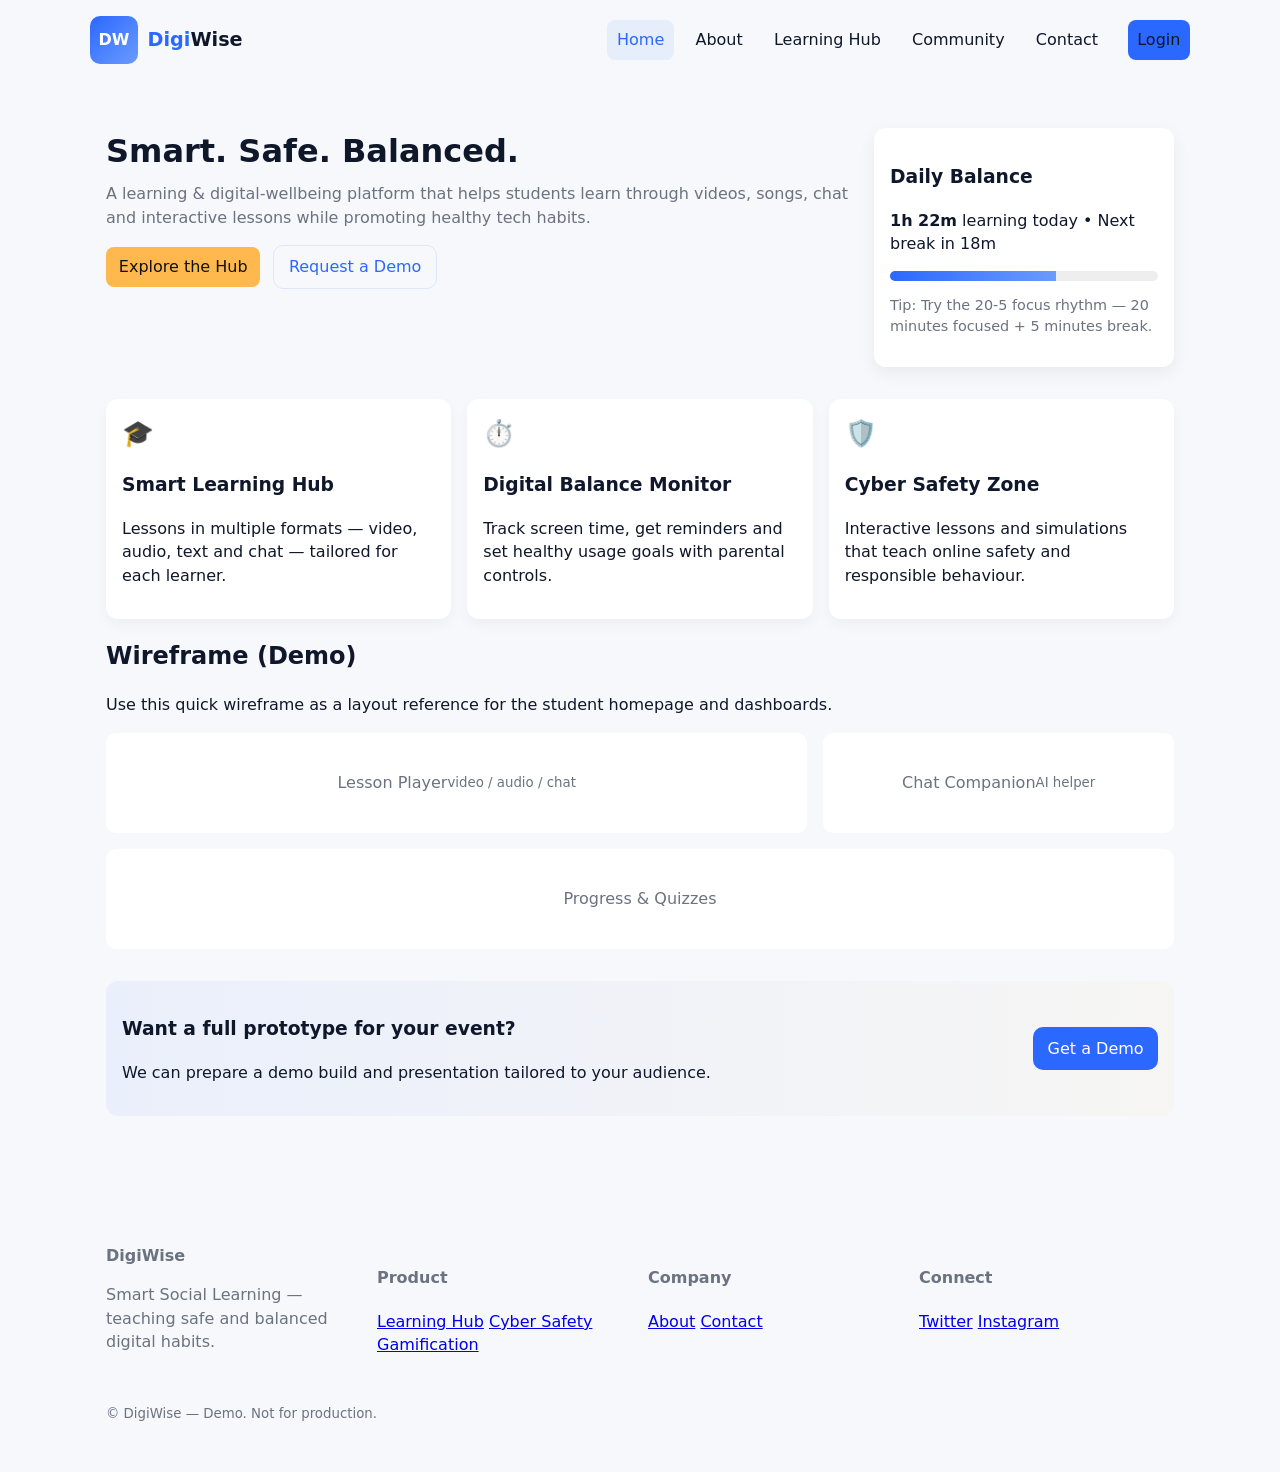
==== index.html @ 3965e939 "Add files via upload" ====
<!doctype html>
<html lang="en">
<head>
  <meta charset="utf-8" />
  <meta name="viewport" content="width=device-width,initial-scale=1" />
  <title>DigiWise — Home</title>
  <link rel="stylesheet" href="style.css">
</head>
<body>
  <header class="site-header">
    <div class="container header-inner">
      <div class="brand">
        <div class="logo">DW</div>
        <div class="brand-text"><span>Digi</span>Wise</div>
      </div>
      <nav class="nav">
        <a href="index.html" class="active">Home</a>
        <a href="about.html">About</a>
        <a href="learning-hub.html">Learning Hub</a>
        <a href="community.html">Community</a>
        <a href="contact.html">Contact</a>
        <a class="btn" href="login.html">Login</a>
      </nav>
      <button class="mobile-toggle" aria-label="Open menu">☰</button>
    </div>
  </header>

  <main class="container">
    <section class="hero">
      <div class="hero-text">
        <h1>Smart. Safe. Balanced.</h1>
        <p class="lead">A learning & digital-wellbeing platform that helps students learn through videos, songs, chat and interactive lessons while promoting healthy tech habits.</p>
        <p><a class="cta" href="learning-hub.html">Explore the Hub</a> <a class="btn ghost" href="contact.html">Request a Demo</a></p>
      </div>
      <div class="hero-card">
        <h3>Daily Balance</h3>
        <p><strong>1h 22m</strong> learning today • Next break in 18m</p>
        <div class="progress" aria-hidden="true"><span style="width:62%"></span></div>
        <p class="small">Tip: Try the 20-5 focus rhythm — 20 minutes focused + 5 minutes break.</p>
      </div>
    </section>

    <section class="features grid-3">
      <article class="card">
        <div class="icon">🎓</div>
        <h3>Smart Learning Hub</h3>
        <p>Lessons in multiple formats — video, audio, text and chat — tailored for each learner.</p>
      </article>
      <article class="card">
        <div class="icon">⏱️</div>
        <h3>Digital Balance Monitor</h3>
        <p>Track screen time, get reminders and set healthy usage goals with parental controls.</p>
      </article>
      <article class="card">
        <div class="icon">🛡️</div>
        <h3>Cyber Safety Zone</h3>
        <p>Interactive lessons and simulations that teach online safety and responsible behaviour.</p>
      </article>
    </section>

    <section class="wireframe">
      <h2>Wireframe (Demo)</h2>
      <p>Use this quick wireframe as a layout reference for the student homepage and dashboards.</p>
      <div class="wireframe-grid">
        <div class="wf wf-main">Lesson Player<br><small>video / audio / chat</small></div>
        <div class="wf wf-side">Chat Companion<br><small>AI helper</small></div>
        <div class="wf wf-bottom">Progress & Quizzes</div>
      </div>
    </section>

    <section class="cta-strip">
      <div>
        <h3>Want a full prototype for your event?</h3>
        <p>We can prepare a demo build and presentation tailored to your audience.</p>
      </div>
      <div><a class="btn" href="contact.html">Get a Demo</a></div>
    </section>

  </main>

  <footer class="site-footer">
    <div class="container footer-grid">
      <div>
        <strong>DigiWise</strong>
        <p>Smart Social Learning — teaching safe and balanced digital habits.</p>
      </div>
      <div>
        <h4>Product</h4>
        <a href="learning-hub.html">Learning Hub</a>
        <a href="cyber-safety.html">Cyber Safety</a>
        <a href="gamification.html">Gamification</a>
      </div>
      <div>
        <h4>Company</h4>
        <a href="about.html">About</a>
        <a href="contact.html">Contact</a>
      </div>
      <div>
        <h4>Connect</h4>
        <a href="#">Twitter</a>
        <a href="#">Instagram</a>
      </div>
    </div>
    <div class="container copyright">
      <small>© DigiWise — Demo. Not for production.</small>
    </div>
  </footer>

  <script>
  // Mobile menu toggle (vanilla, small)
  const toggle = document.querySelector('.mobile-toggle');
  const nav = document.querySelector('.nav');
  toggle.addEventListener('click', ()=> {
    nav.classList.toggle('open');
  });
  </script>
</body>
</html>
---- style.css ----
/* DigiWise prototype CSS — single file for all pages */
/* Basic resets */
:root {
  --brand: #2b68ff;
  --accent: #ffb84d;
  --muted: #6b7280;
  --bg: #f6f8fb;
  --card: #ffffff;
  --radius: 12px;
  --container: 1100px;
  --max-width: 1100px;
  font-family: Inter, system-ui, -apple-system, "Segoe UI", Roboto,
    "Helvetica Neue", Arial;
}
* {
  box-sizing: border-box;
}
html,
body {
  height: 100%;
}
body {
  margin: 0;
  background: var(--bg);
  color: #0f172a;
  -webkit-font-smoothing: antialiased;
  -moz-osx-font-smoothing: grayscale;
  line-height: 1.45;
  font-size: 16px;
}

/* Layout */
.container {
  max-width: var(--container);
  margin: 0 auto;
  padding: 1rem;
}
.header-inner {
  display: flex;
  align-items: center;
  justify-content: space-between;
  gap: 1rem;
  padding: 0.5rem 0;
}
.brand {
  display: flex;
  align-items: center;
  gap: 0.6rem;
}
.logo {
  background: linear-gradient(135deg, var(--brand), #6b9bff);
  color: white;
  width: 48px;
  height: 48px;
  border-radius: 10px;
  display: flex;
  align-items: center;
  justify-content: center;
  font-weight: 700;
}
.brand-text {
  font-weight: 700;
  font-size: 1.2rem;
}
.brand-text span {
  color: var(--brand);
}
.site-header {
  background: transparent;
  padding: 0.5rem 0;
}
.site-header.minimal {
  background: transparent;
}
.nav {
  display: flex;
  align-items: center;
  gap: 0.75rem;
}
.nav a {
  color: inherit;
  text-decoration: none;
  padding: 0.5rem 0.6rem;
  border-radius: 8px;
}
.nav a.active {
  background: rgba(43, 104, 255, 0.08);
  color: var(--brand);
}
.nav .btn {
  margin-left: 0.5rem;
}

/* Mobile toggle */
.mobile-toggle {
  display: none;
  background: none;
  border: 0;
  font-size: 1.2rem;
}

/* Buttons */
.btn {
  display: inline-block;
  background: var(--brand);
  color: white;
  padding: 0.6rem 0.9rem;
  border-radius: 10px;
  text-decoration: none;
  border: 0;
  cursor: pointer;
}
.btn.ghost {
  background: transparent;
  color: var(--brand);
  border: 1px solid rgba(43, 104, 255, 0.12);
}
.btn.small {
  padding: 0.3rem 0.5rem;
  font-size: 0.9rem;
}

/* Hero */
.hero {
  display: flex;
  gap: 1.5rem;
  align-items: stretch;
  padding: 2rem 0;
}
.hero-text {
  flex: 1;
}
.hero h1 {
  font-size: 2rem;
  margin: 0 0 0.5rem;
}
.lead {
  color: var(--muted);
  margin: 0 0 1rem;
}
.cta {
  display: inline-block;
  background: var(--accent);
  color: #111;
  padding: 0.5rem 0.8rem;
  border-radius: 8px;
  text-decoration: none;
  margin-right: 0.5rem;
}
.hero-card {
  width: 300px;
  background: var(--card);
  padding: 1rem;
  border-radius: var(--radius);
  box-shadow: 0 6px 18px rgba(16, 24, 40, 0.06);
}

/* Progress */
.progress {
  background: #eee;
  border-radius: 999px;
  height: 10px;
  overflow: hidden;
}
.progress span {
  display: block;
  height: 100%;
  background: linear-gradient(90deg, var(--brand), #6b9bff);
  width: 40%;
}

/* Features grid */
.grid-3 {
  display: grid;
  grid-template-columns: repeat(3, 1fr);
  gap: 1rem;
}
.card {
  background: var(--card);
  padding: 1rem;
  border-radius: 12px;
  box-shadow: 0 6px 14px rgba(16, 24, 40, 0.04);
}
.card .icon {
  font-size: 1.6rem;
}
.avatar {
  font-size: 2rem;
}

/* Wireframe */
.wireframe-grid {
  display: grid;
  grid-template-columns: 2fr 1fr;
  gap: 1rem;
}
.wf {
  background: #fff;
  padding: 1rem;
  border-radius: 10px;
  min-height: 100px;
  display: flex;
  align-items: center;
  justify-content: center;
  color: var(--muted);
}
.wf-bottom {
  grid-column: 1 / -1;
}

/* CTA strip */
.cta-strip {
  display: flex;
  justify-content: space-between;
  align-items: center;
  gap: 1rem;
  margin: 2rem 0;
  padding: 1rem;
  border-radius: 12px;
  background: linear-gradient(
    90deg,
    rgba(43, 104, 255, 0.06),
    rgba(255, 184, 77, 0.04)
  );
}

/* Footer */
.site-footer {
  margin-top: 2rem;
  padding: 2rem 0;
  color: var(--muted);
}
.footer-grid {
  display: grid;
  grid-template-columns: repeat(4, 1fr);
  gap: 1rem;
}

/* Utility */
.narrow {
  max-width: 800px;
}
.mt {
  margin-top: 1.25rem;
}
.small {
  font-size: 0.9rem;
  color: var(--muted);
}
.muted {
  color: var(--muted);
}
.list {
  padding-left: 1rem;
}

/* Auth pages */
.auth-page .auth {
  display: flex;
  justify-content: center;
  padding: 2rem 0;
}
.auth-card {
  background: var(--card);
  padding: 1.5rem;
  border-radius: 12px;
  max-width: 420px;
}
.auth-form label {
  display: block;
  margin-bottom: 0.75rem;
}
.auth-form input,
.auth-form textarea,
.auth-form select {
  width: 100%;
  padding: 0.5rem;
  border-radius: 8px;
  border: 1px solid #e6e9ef;
  margin-top: 0.35rem;
}
.form-actions {
  display: flex;
  gap: 0.5rem;
  align-items: center;
  justify-content: flex-start;
  margin-top: 0.5rem;
}

/* Dashboard layout */
.dashboard .container {
  padding: 1rem;
}
.grid-2 {
  display: grid;
  grid-template-columns: 280px 1fr;
  gap: 1rem;
  align-items: start;
}
.panel .profile {
  text-align: center;
  padding: 1rem;
}
.card.small {
  padding: 1rem;
  margin-bottom: 1rem;
}
.badges {
  display: flex;
  gap: 0.5rem;
  flex-wrap: wrap;
}
.badge {
  background: #f1f5f9;
  padding: 0.35rem 0.6rem;
  border-radius: 999px;
  font-size: 0.85rem;
}
.badge.big {
  padding: 0.6rem 0.8rem;
  font-weight: 600;
}
.lesson {
  display: block;
}
.lesson .lesson-meta {
  font-size: 0.9rem;
  color: var(--muted);
}
.actions {
  display: flex;
  gap: 0.5rem;
  margin-top: 0.75rem;
}
.chat .chat-window {
  background: #f8fafc;
  padding: 0.75rem;
  border-radius: 10px;
  min-height: 120px;
  overflow: auto;
}
.chat .msg {
  padding: 0.5rem;
  border-radius: 8px;
  margin-bottom: 0.5rem;
  display: inline-block;
}
.chat .msg.bot {
  background: #eef2ff;
}
.chat .msg.user {
  background: #e6f7ff;
  align-self: flex-end;
}
.chat-input {
  display: flex;
  gap: 0.5rem;
  margin-top: 0.5rem;
}

/* Tables */
.table {
  width: 100%;
  border-collapse: collapse;
}
.table th,
.table td {
  padding: 0.6rem;
  border-bottom: 1px solid #eef2f6;
  text-align: left;
}

/* Responsive */
@media (max-width: 900px) {
  .grid-3 {
    grid-template-columns: 1fr;
  }
  .wireframe-grid {
    grid-template-columns: 1fr;
    grid-auto-rows: minmax(80px, auto);
  }
  .grid-2 {
    grid-template-columns: 1fr;
    gap: 1rem;
  }
  .footer-grid {
    grid-template-columns: 1fr 1fr;
  }
  .hero {
    flex-direction: column;
  }
  .mobile-toggle {
    display: block;
  }
  .nav {
    position: fixed;
    right: -100%;
    top: 0;
    background: var(--card);
    height: 100vh;
    width: 260px;
    flex-direction: column;
    padding: 2rem;
    transition: right 0.28s cubic-bezier(0.2, 0.9, 0.3, 1);
  }
  .nav.open {
    right: 0;
  }
}

/* small screens */
@media (max-width: 480px) {
  :root {
    font-size: 15px;
  }
  .brand-text {
    font-size: 1rem;
  }
  .logo {
    width: 40px;
    height: 40px;
  }
}
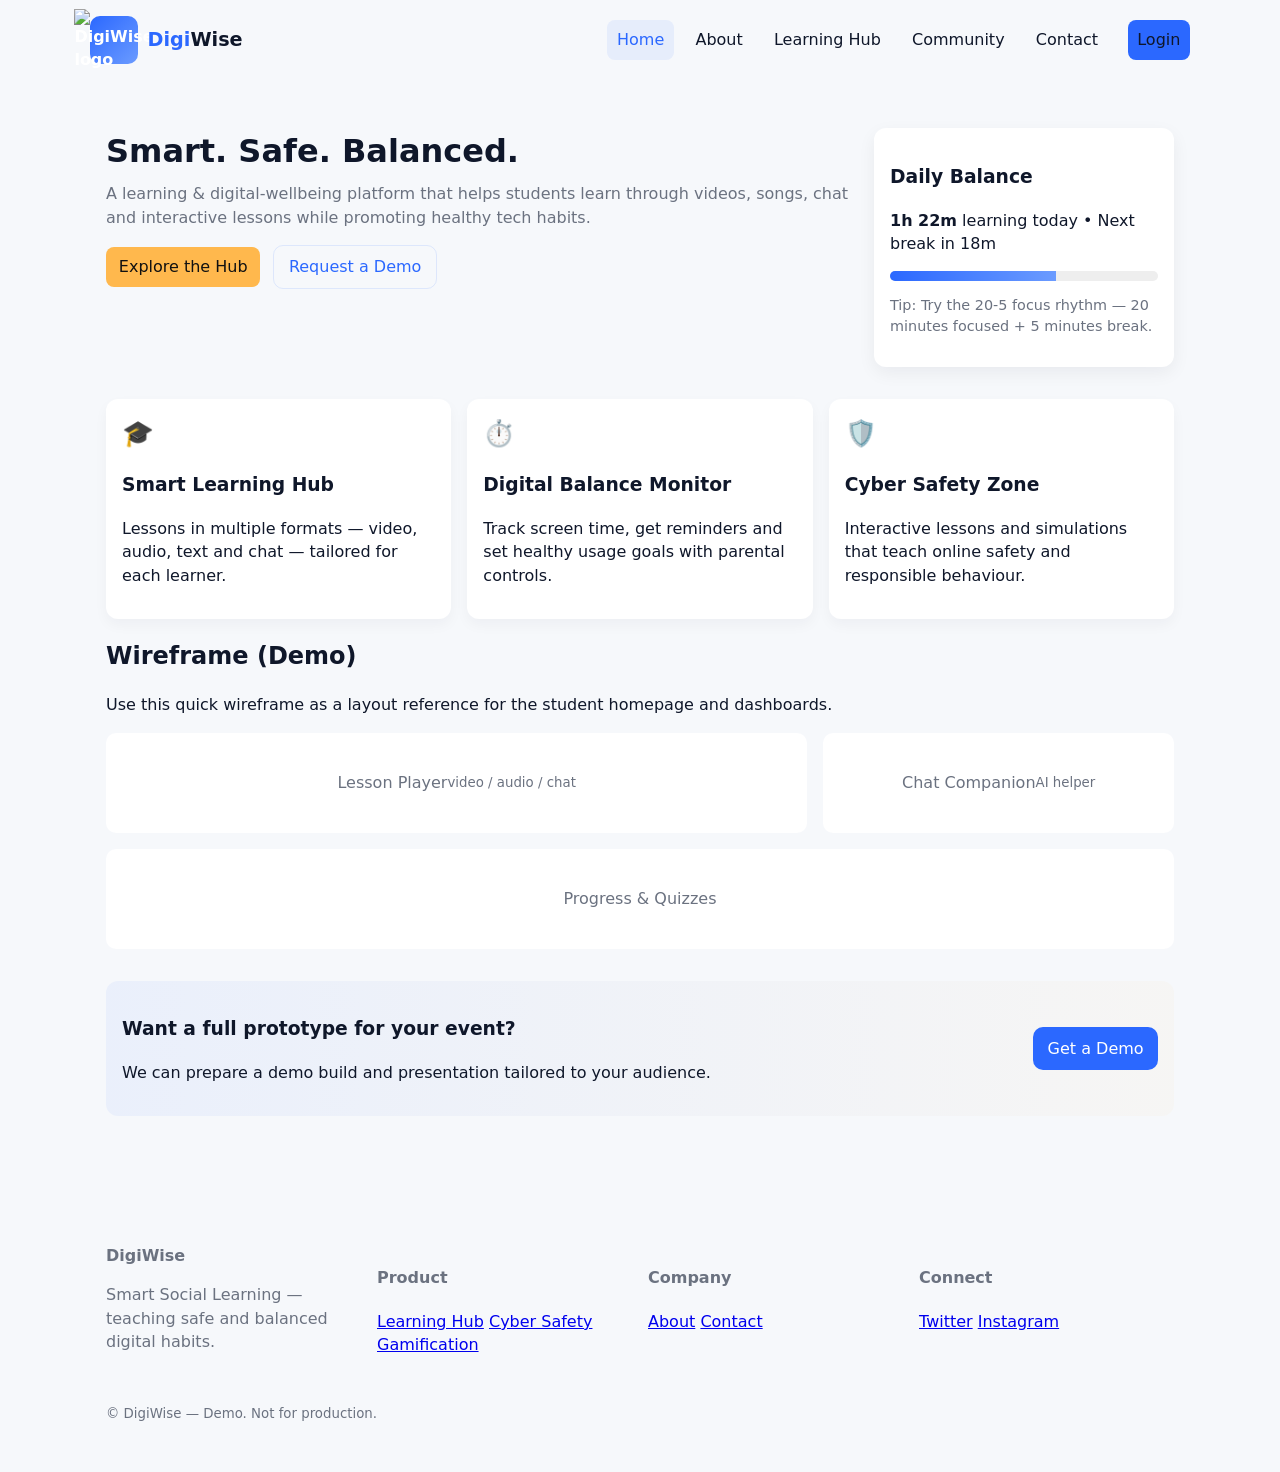
==== commit 79212e48: "Replace logo text with image in header" ====
--- a/index.html
+++ b/index.html
@@ -10,7 +10,9 @@
   <header class="site-header">
     <div class="container header-inner">
       <div class="brand">
-        <div class="logo">DW</div>
+        <div class="logo">
+          <img src="WhatsApp Image 2025-12-06 at 11.42.00.jpeg" alt="DigiWise logo">
+        </div>
         <div class="brand-text"><span>Digi</span>Wise</div>
       </div>
       <nav class="nav">
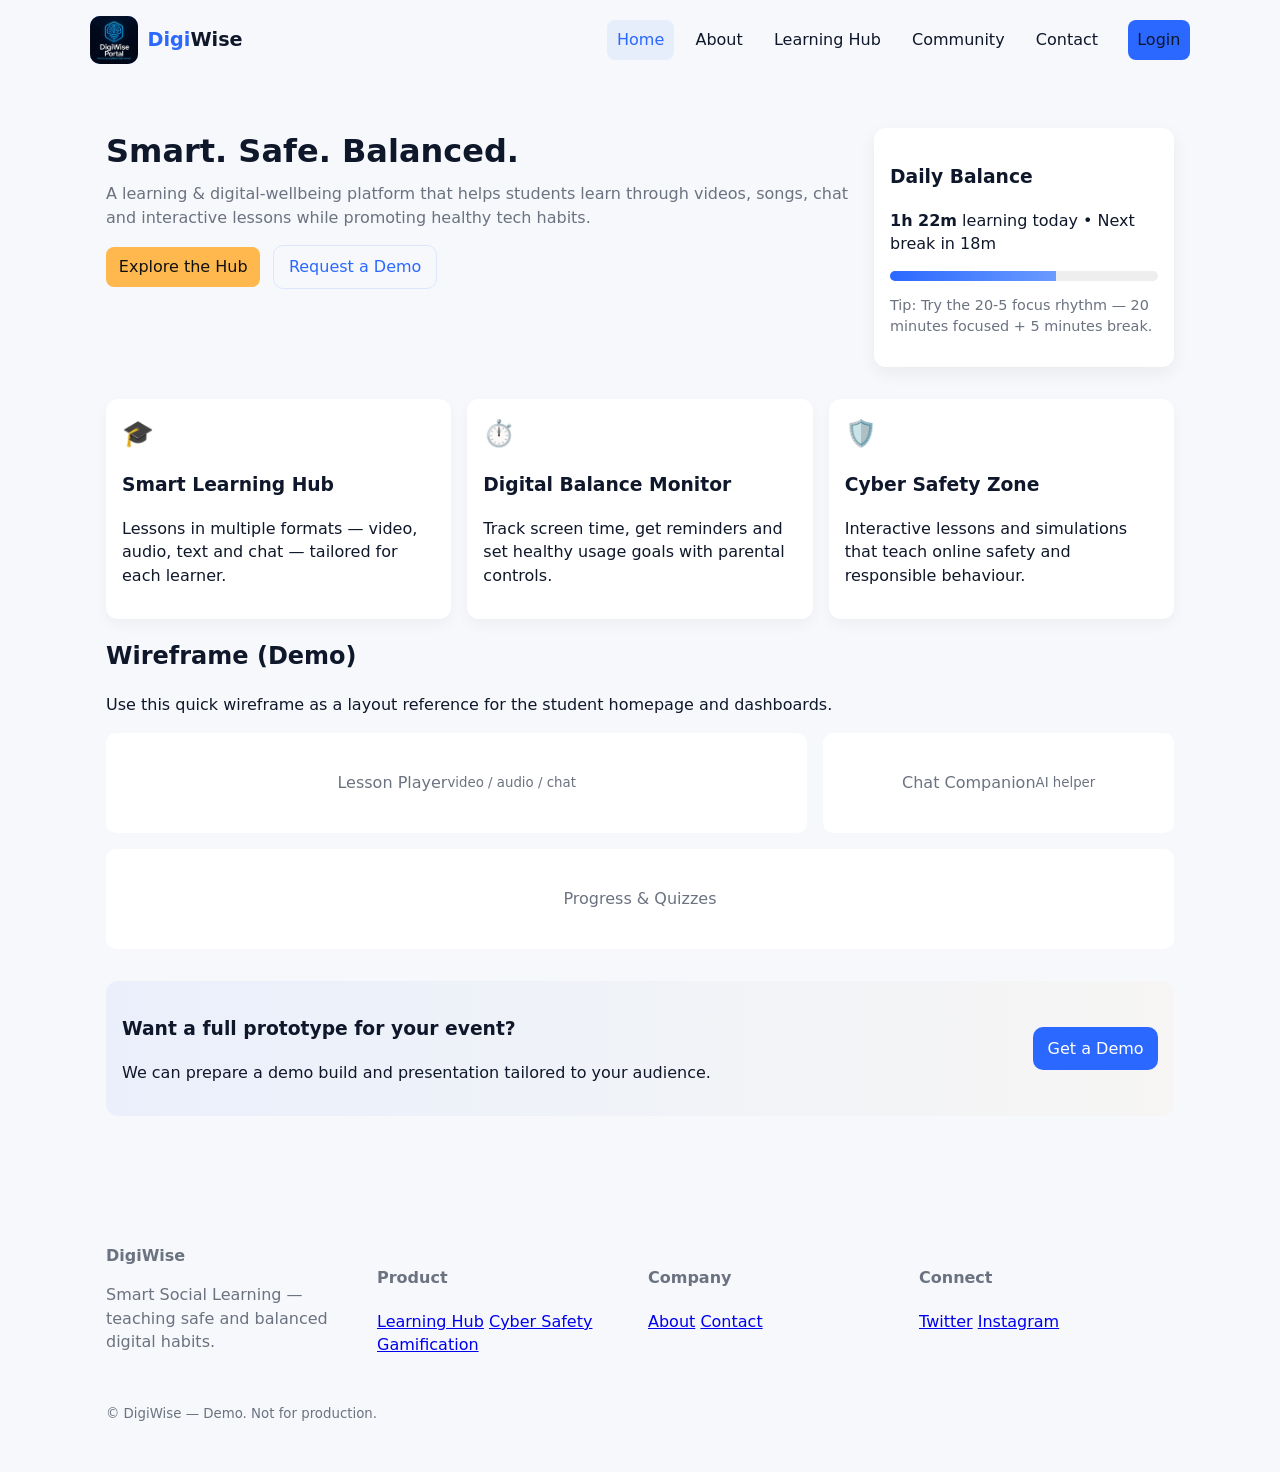
==== commit f72267d8: "Update logo image source in index.html" ====
--- a/index.html
+++ b/index.html
@@ -11,7 +11,7 @@
     <div class="container header-inner">
       <div class="brand">
         <div class="logo">
-          <img src="WhatsApp Image 2025-12-06 at 11.42.00.jpeg" alt="DigiWise logo">
+          <img src="Screenshot 2025-11-26 203619.jpg" alt="DigiWise logo">
         </div>
         <div class="brand-text"><span>Digi</span>Wise</div>
       </div>
--- a/style.css
+++ b/style.css
@@ -58,6 +58,14 @@
   justify-content: center;
   font-weight: 700;
 }
+/* When an image is used inside the .logo container, make it cover cleanly */
+.logo img {
+  width: 100%;
+  height: 100%;
+  object-fit: cover;
+  display: block;
+  border-radius: inherit;
+}
 .brand-text {
   font-weight: 700;
   font-size: 1.2rem;
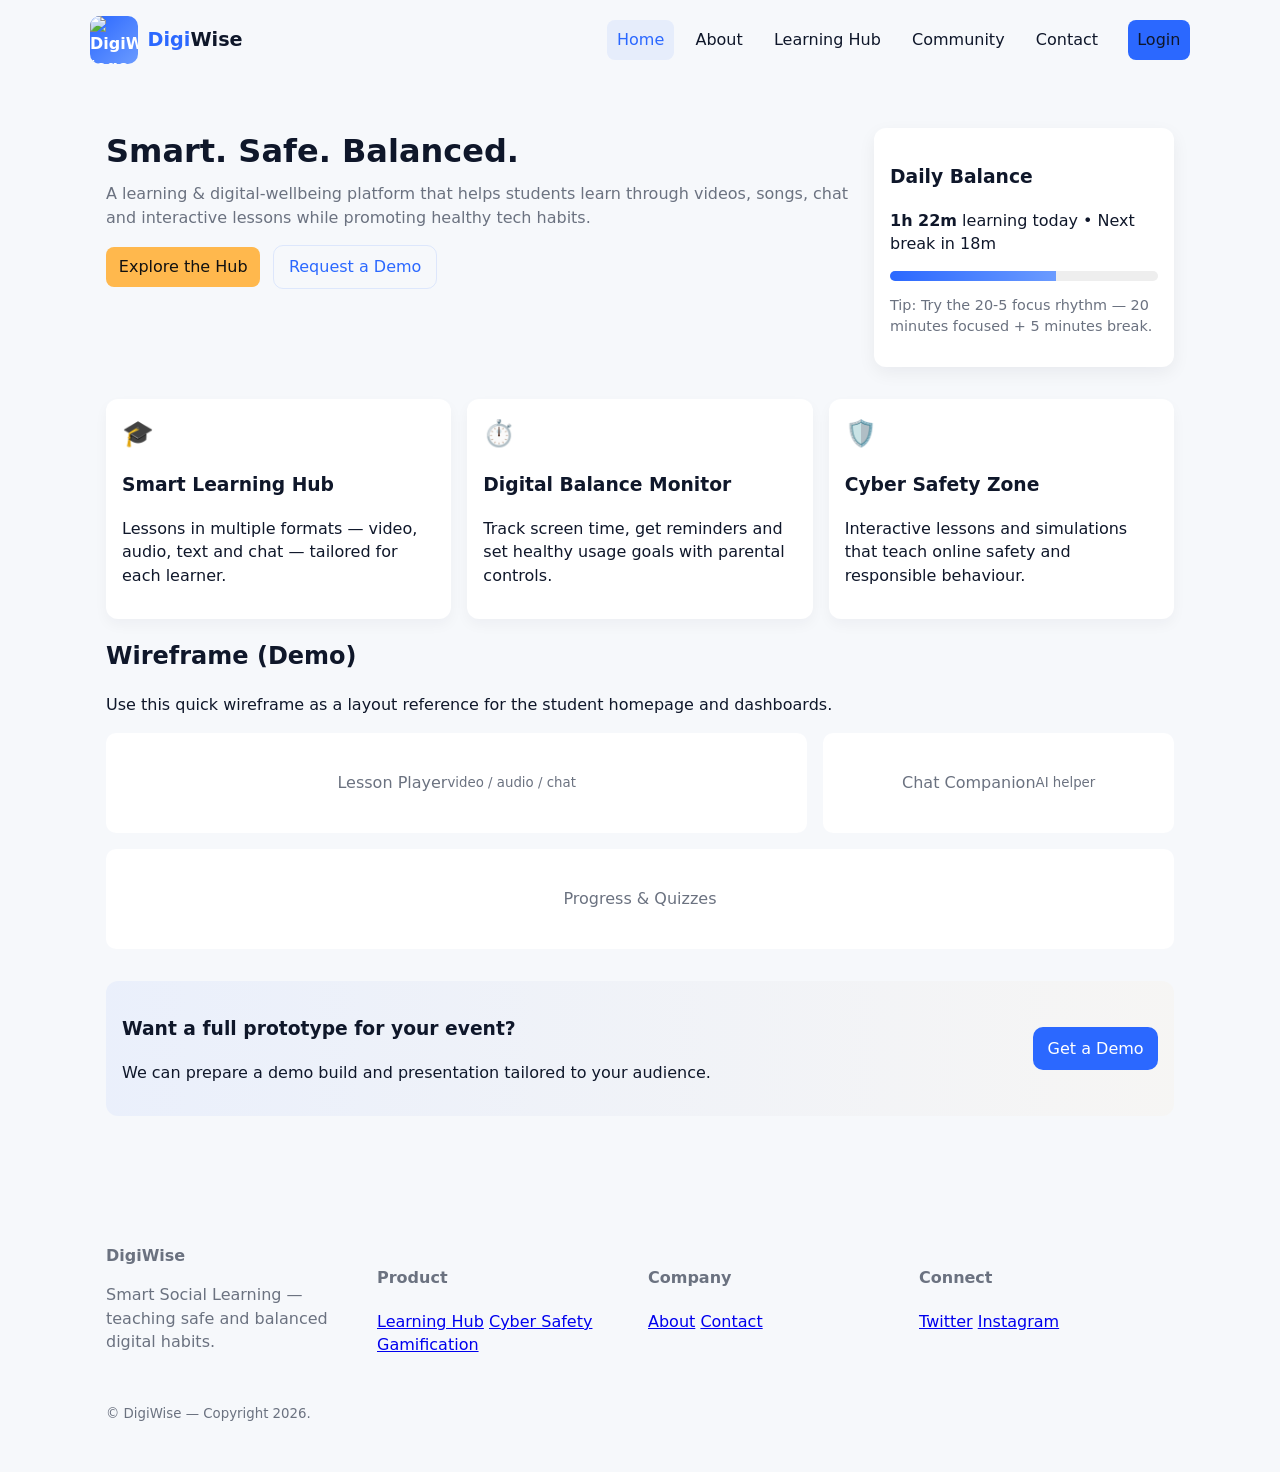
==== commit 19315373: "Add files via upload Add initial HTML structure and CSS for DigiWise platform  - Created admin-das" ====
--- a/index.html
+++ b/index.html
@@ -11,7 +11,7 @@
     <div class="container header-inner">
       <div class="brand">
         <div class="logo">
-          <img src="Screenshot 2025-11-26 203619.jpg" alt="DigiWise logo">
+          <img src="WhatsApp Image 2025-12-06 at 13.10.09.jpeg" alt="DigiWise logo">
         </div>
         <div class="brand-text"><span>Digi</span>Wise</div>
       </div>
@@ -104,7 +104,7 @@
       </div>
     </div>
     <div class="container copyright">
-      <small>© DigiWise — Demo. Not for production.</small>
+      <small>© DigiWise — Copyright 2026.</small>
     </div>
   </footer>
 
